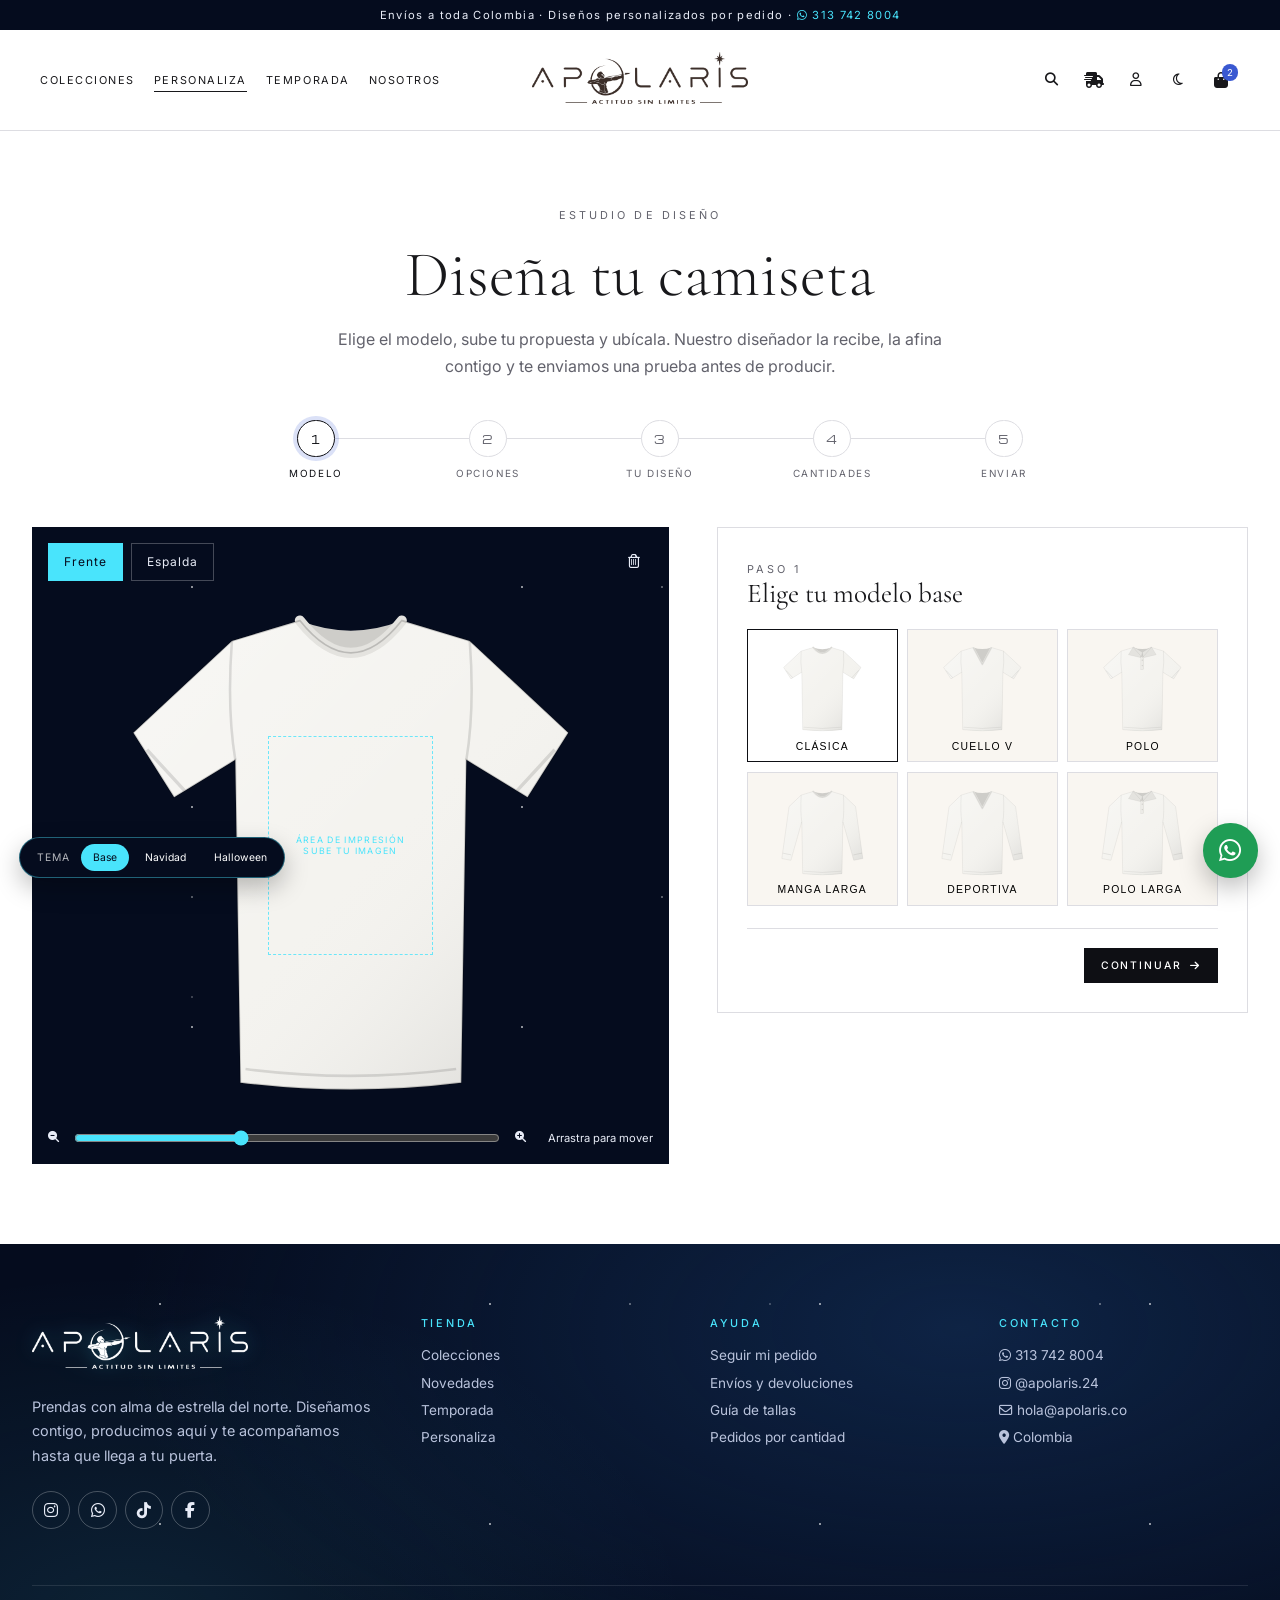
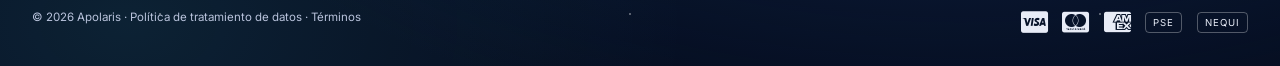
==== personaliza.html @ 8aab02e6 "Mockup de la tienda web de Apolaris Propuesta de diseño navegable: inicio con video simulado, colecc" ====
<!doctype html>
<html lang="es">
<head>
  <meta charset="utf-8">
  <meta name="viewport" content="width=device-width, initial-scale=1, viewport-fit=cover">
  <title>Personaliza · Apolaris</title>
  <meta name="theme-color" content="#0f1630">
  <link rel="icon" href="assets/icono.png">
  <link rel="manifest" href="manifest.webmanifest">
  <link rel="preconnect" href="https://fonts.googleapis.com">
  <link rel="preconnect" href="https://fonts.gstatic.com" crossorigin>
  <link href="https://fonts.googleapis.com/css2?family=Cormorant+Garamond:ital,wght@0,300;0,400;0,500;1,300;1,400&family=Inter:wght@300;400;500;600&family=Michroma&family=Cinzel:wght@400;600&family=Italiana&display=swap" rel="stylesheet">
  <link rel="stylesheet" href="https://cdnjs.cloudflare.com/ajax/libs/font-awesome/6.7.2/css/all.min.css">
  <link rel="stylesheet" href="assets/styles.css">
</head>
<body data-page="personaliza">

  <section class="collection-hero" style="padding-bottom:2.5rem">
    <div class="container">
      <span class="eyebrow">Estudio de diseño</span>
      <h1>Diseña tu camiseta</h1>
      <p style="color:var(--muted-foreground);max-width:38rem;margin:0 auto;line-height:1.7">Elige el modelo, sube tu propuesta y ubícala. Nuestro diseñador la recibe, la afina contigo y te enviamos una prueba antes de producir.</p>
    </div>
  </section>

  <div class="container" style="padding-bottom:5rem">
    <ol class="stepper" id="stepper">
      <li>Modelo</li><li>Opciones</li><li>Tu diseño</li><li>Cantidades</li><li>Enviar</li>
    </ol>

    <div class="studio">
      <!-- Lienzo -->
      <div class="canvas-wrap night">
        <div class="stars"></div>
        <div class="tools">
          <div class="chips" id="views">
            <button class="chip on" data-v="front">Frente</button>
            <button class="chip" data-v="back">Espalda</button>
          </div>
          <button class="icon-btn" style="color:var(--night-fg)" title="Quitar imagen" aria-label="Quitar imagen" id="clear"><i class="fa-regular fa-trash-can"></i></button>
        </div>
        <div class="shirt" id="shirt">
          <div id="shirt-svg"></div>
          <div class="print-zone" id="zone"><span class="hint" id="hint">Área de impresión<br>sube tu imagen</span></div>
        </div>
        <div class="zoom">
          <i class="fa-solid fa-magnifying-glass-minus"></i>
          <input type="range" min="20" max="200" value="90" id="scale" aria-label="Tamaño de la imagen">
          <i class="fa-solid fa-magnifying-glass-plus"></i>
          <span style="margin-left:.6rem">Arrastra para mover</span>
        </div>
      </div>

      <!-- Panel por pasos -->
      <div class="panel" id="panel">
        <!-- Paso 1 -->
        <div data-step="0">
          <span class="eyebrow">Paso 1</span>
          <h3>Elige tu modelo base</h3>
          <div class="model-pick" id="models" style="margin-top:1.2rem"></div>
        </div>
        <!-- Paso 2 -->
        <div data-step="1" hidden>
          <span class="eyebrow">Paso 2</span>
          <h3>Ajusta los detalles</h3>
          <div class="field" style="margin-top:1.2rem"><label>Cuello</label><div class="chips" id="necks"></div></div>
          <div class="field" style="margin-top:1.2rem"><label>Manga</label><div class="chips" id="sleeves"></div></div>
          <div class="field" style="margin-top:1.2rem"><label>Color</label><div class="chips" id="colors"></div></div>
        </div>
        <!-- Paso 3 -->
        <div data-step="2" hidden>
          <span class="eyebrow">Paso 3</span>
          <h3>Sube tu propuesta</h3>
          <label class="dropzone" style="margin-top:1.2rem;display:block">
            <i class="fa-solid fa-cloud-arrow-up"></i>
            Arrastra o elige una imagen (PNG, JPG o SVG)<br><small>Para mejor calidad, mínimo 2000 px de ancho</small>
            <input type="file" accept="image/*" id="file" hidden>
          </label>
          <div id="dpi" style="display:none;font-size:.8rem;margin-top:.8rem;color:var(--positive)"><i class="fa-solid fa-circle-check"></i> Resolución suficiente para imprimir</div>
          <div class="field" style="margin-top:1.2rem">
            <label for="idea">Cuéntanos tu idea</label>
            <textarea class="input" id="idea" rows="3" placeholder="Ej: quiero el logo del equipo al frente y el número en la espalda, con letras doradas"></textarea>
          </div>
        </div>
        <!-- Paso 4 -->
        <div data-step="3" hidden>
          <span class="eyebrow">Paso 4</span>
          <h3>¿Cuántas necesitas?</h3>
          <div class="sizes" style="margin-top:1.2rem">
            <label>XS<input class="input" type="number" min="0" value="0"></label>
            <label>S<input class="input" type="number" min="0" value="2"></label>
            <label>M<input class="input" type="number" min="0" value="4"></label>
            <label>L<input class="input" type="number" min="0" value="3"></label>
            <label>XL<input class="input" type="number" min="0" value="1"></label>
            <label>XXL<input class="input" type="number" min="0" value="0"></label>
          </div>
          <div style="display:grid;grid-template-columns:1fr 1fr;gap:.8rem;margin-top:1.2rem">
            <div class="field"><label for="nm">Nombre</label><input class="input" id="nm" placeholder="Tu nombre"></div>
            <div class="field"><label for="ph">WhatsApp</label><input class="input" id="ph" placeholder="300 000 0000"></div>
            <div class="field"><label for="em">Correo</label><input class="input" id="em" placeholder="tu@correo.com"></div>
            <div class="field"><label for="dt">¿Para cuándo?</label><input class="input" id="dt" type="date"></div>
          </div>
          <label class="check" style="display:flex;gap:.6rem;font-size:.8rem;margin-top:1.2rem;color:var(--muted-foreground)"><input type="checkbox" checked style="accent-color:var(--ink)"> Acepto la política de tratamiento de datos</label>
          <p style="font-size:.8rem;color:var(--muted-foreground);margin:0"><i class="fa-solid fa-circle-info"></i> Más de 24 unidades: te atiende el área comercial con precio por volumen.</p>
        </div>
        <!-- Paso 5 -->
        <div data-step="4" hidden>
          <div class="success show">
            <i class="fa-solid fa-star" style="font-size:2rem;color:var(--gold)"></i>
            <h3 style="margin-top:1rem">¡Recibimos tu diseño!</h3>
            <div class="code">AP-0142</div>
            <p style="color:var(--muted-foreground);line-height:1.7;font-size:.9rem">Nuestro diseñador lo revisa y te escribe en menos de 24 horas con una propuesta. Guarda este código para seguir tu solicitud.</p>
            <div class="talk">
              <a class="btn btn-primary" data-wa="Hola, soy del pedido AP-0142. Quiero hablar con diseño sobre mi propuesta."><i class="fa-solid fa-pen-nib"></i> Hablar con diseño</a>
              <a class="btn btn-secondary" data-wa="Hola, soy del pedido AP-0142. Quiero cotizar por cantidad con el área comercial."><i class="fa-solid fa-briefcase"></i> Hablar con comercial</a>
            </div>
            <a class="btn btn-ghost" href="seguimiento.html" style="margin-top:1.4rem">Seguir mi solicitud</a>
          </div>
        </div>

        <div style="display:flex;justify-content:space-between;gap:.8rem;border-top:1px solid var(--border);padding-top:1.2rem" id="nav">
          <button class="btn btn-secondary btn-sm" id="prev"><i class="fa-solid fa-arrow-left"></i> Atrás</button>
          <button class="btn btn-primary btn-sm" id="next">Continuar <i class="fa-solid fa-arrow-right"></i></button>
        </div>
      </div>
    </div>
  </div>

  <script src="assets/app.js"></script>
  <script>
    window.pageInit = () => {
      const q = new URLSearchParams(location.search);
      const s = {
        step: 0,
        color: q.get('color') ?? 'blanco',
        neck: q.get('neck') ?? 'redondo',
        sleeve: q.get('sleeve') ?? 'corta',
        view: 'front',
        art: { front: null, back: null },
      };
      const NECKS = { redondo: 'Redondo', v: 'Cuello V', polo: 'Polo' };
      const SLEEVES = { corta: 'Corta', larga: 'Larga' };
      const MODELS = [
        { neck: 'redondo', sleeve: 'corta', label: 'Clásica' },
        { neck: 'v', sleeve: 'corta', label: 'Cuello V' },
        { neck: 'polo', sleeve: 'corta', label: 'Polo' },
        { neck: 'redondo', sleeve: 'larga', label: 'Manga larga' },
        { neck: 'v', sleeve: 'larga', label: 'Deportiva' },
        { neck: 'polo', sleeve: 'larga', label: 'Polo larga' },
      ];

      const $ = (id) => document.getElementById(id);
      const zone = $('zone');

      const drawShirt = () => {
        $('shirt-svg').innerHTML = shirtSVG({ color: s.color, neck: s.neck, sleeve: s.sleeve, view: s.view });
        zone.style.top = s.view === 'back' ? '22%' : '30%';
        zone.style.height = s.view === 'back' ? '50%' : '40%';
        zone.querySelector('img')?.remove();
        const art = s.art[s.view];
        $('hint').style.display = art ? 'none' : '';
        if (art) {
          const img = new Image();
          img.src = art.src;
          img.alt = 'Tu diseño';
          img.style.mixBlendMode = isDark(COLORS[s.color].hex) ? 'normal' : 'multiply';
          zone.appendChild(img);
          placeArt();
          makeDraggable(img);
        }
      };
      const placeArt = () => {
        const art = s.art[s.view];
        const img = zone.querySelector('img');
        if (!art || !img) return;
        img.style.width = `${art.scale}%`;
        img.style.left = `${art.x}%`;
        img.style.top = `${art.y}%`;
        img.style.transform = 'translate(-50%,-50%)';
      };
      const makeDraggable = (img) => {
        let start = null;
        img.addEventListener('pointerdown', (e) => {
          img.setPointerCapture(e.pointerId);
          img.style.cursor = 'grabbing';
          start = { x: e.clientX, y: e.clientY, ox: s.art[s.view].x, oy: s.art[s.view].y };
        });
        img.addEventListener('pointermove', (e) => {
          if (!start) return;
          const r = zone.getBoundingClientRect();
          s.art[s.view].x = start.ox + ((e.clientX - start.x) / r.width) * 100;
          s.art[s.view].y = start.oy + ((e.clientY - start.y) / r.height) * 100;
          placeArt();
        });
        img.addEventListener('pointerup', () => { start = null; img.style.cursor = 'grab'; });
      };

      $('models').innerHTML = MODELS.map((m, i) =>
        `<button data-i="${i}">${shirtSVG({ color: s.color, neck: m.neck, sleeve: m.sleeve })}${m.label}</button>`).join('');
      $('necks').innerHTML = Object.entries(NECKS).map(([k, l]) => `<button class="chip" data-n="${k}">${l}</button>`).join('');
      $('sleeves').innerHTML = Object.entries(SLEEVES).map(([k, l]) => `<button class="chip" data-s="${k}">${l}</button>`).join('');
      $('colors').innerHTML = Object.entries(COLORS).map(([k, c]) => `<button class="color-dot" data-c="${k}" title="${c.name}" aria-label="${c.name}" style="background:${c.hex}"></button>`).join('');

      const sync = () => {
        $('models').querySelectorAll('button').forEach((b) => {
          const m = MODELS[b.dataset.i];
          b.classList.toggle('on', m.neck === s.neck && m.sleeve === s.sleeve);
        });
        $('necks').querySelectorAll('button').forEach((b) => b.classList.toggle('on', b.dataset.n === s.neck));
        $('sleeves').querySelectorAll('button').forEach((b) => b.classList.toggle('on', b.dataset.s === s.sleeve));
        $('colors').querySelectorAll('button').forEach((b) => b.classList.toggle('on', b.dataset.c === s.color));
        $('views').querySelectorAll('button').forEach((b) => b.classList.toggle('on', b.dataset.v === s.view));
        document.querySelectorAll('#stepper li').forEach((li, i) => {
          li.classList.toggle('done', i < s.step);
          li.classList.toggle('on', i === s.step);
        });
        document.querySelectorAll('[data-step]').forEach((el) => (el.hidden = Number(el.dataset.step) !== s.step));
        $('prev').style.visibility = s.step === 0 || s.step === 4 ? 'hidden' : 'visible';
        $('next').style.display = s.step === 4 ? 'none' : '';
        $('next').innerHTML = s.step === 3
          ? '<i class="fa-solid fa-paper-plane"></i> Enviar al diseñador'
          : 'Continuar <i class="fa-solid fa-arrow-right"></i>';
        drawShirt();
      };

      $('models').addEventListener('click', (e) => { const b = e.target.closest('button'); if (b) { Object.assign(s, MODELS[b.dataset.i]); sync(); } });
      $('necks').addEventListener('click', (e) => { const b = e.target.closest('button'); if (b) { s.neck = b.dataset.n; sync(); } });
      $('sleeves').addEventListener('click', (e) => { const b = e.target.closest('button'); if (b) { s.sleeve = b.dataset.s; sync(); } });
      $('colors').addEventListener('click', (e) => { const b = e.target.closest('button'); if (b) { s.color = b.dataset.c; sync(); } });
      $('views').addEventListener('click', (e) => { const b = e.target.closest('button'); if (b) { s.view = b.dataset.v; $('scale').value = s.art[s.view]?.scale ?? 90; sync(); } });
      $('next').addEventListener('click', () => { s.step = Math.min(4, s.step + 1); sync(); });
      $('prev').addEventListener('click', () => { s.step = Math.max(0, s.step - 1); sync(); });
      $('scale').addEventListener('input', (e) => { if (s.art[s.view]) { s.art[s.view].scale = Number(e.target.value); placeArt(); } });
      $('clear').addEventListener('click', () => { s.art[s.view] = null; drawShirt(); });
      $('file').addEventListener('change', (e) => {
        const f = e.target.files?.[0];
        if (!f) return;
        const reader = new FileReader();
        reader.onload = () => {
          const probe = new Image();
          probe.onload = () => {
            const ok = probe.naturalWidth >= 1500;
            const dpi = $('dpi');
            dpi.style.display = 'block';
            dpi.style.color = ok ? 'var(--positive)' : 'var(--negative)';
            dpi.innerHTML = ok
              ? '<i class="fa-solid fa-circle-check"></i> Resolución suficiente para imprimir'
              : `<i class="fa-solid fa-triangle-exclamation"></i> Imagen de ${probe.naturalWidth}px: podría verse pixelada. El diseñador te ayudará.`;
          };
          probe.src = reader.result;
          s.art[s.view] = { src: reader.result, x: 50, y: 50, scale: 90 };
          $('scale').value = 90;
          drawShirt();
        };
        reader.readAsDataURL(f);
      });
      sync();
    };
  </script>
</body>
</html>
---- assets/styles.css ----
/*
 * Mockup de la tienda Apolaris — propuesta de diseño, no oficial.
 * Tokens base copiados de packages/ui/src/styles.css (@apolaris/ui) + tokens de tienda.
 */

:root {
  /* Claro: lujo tipo Cartier (blanco) + secciones noche. Tokens base de @apolaris/ui. */
  --background: oklch(1 0 0);
  --surface: oklch(1 0 0);
  --foreground: oklch(0.21 0.006 286);
  --muted: oklch(0.955 0.004 286);
  --muted-foreground: oklch(0.5 0.016 286);
  --border: oklch(0.9 0.006 286);
  --accent: oklch(0.51 0.19 268);
  --accent-foreground: oklch(0.985 0 0);
  --positive: oklch(0.5 0.13 152);
  --negative: oklch(0.53 0.2 27);
  --radius: 0.5rem;

  --ivory: oklch(0.975 0.008 85);
  --ink: oklch(0.17 0.01 270);
  --on-ink: #fff;
  --night: oklch(0.16 0.04 265);
  --night-2: oklch(0.22 0.06 262);
  --night-3: oklch(0.3 0.08 258);
  --night-fg: #e8ecf7;
  --night-muted: #b9c3dc;
  --glow: oklch(0.85 0.13 210);
  --glow-soft: color-mix(in oklch, var(--glow) 35%, transparent);
  --gold: oklch(0.78 0.11 85);
  --tile-1: #1b2a4a;
  --tile-2: #e9e2d3;
  --tile-3: #3c1a2a;

  --font-display: 'Michroma', system-ui, sans-serif;
  --font-serif: 'Cormorant Garamond', Georgia, serif;
  --font-sans: 'Inter', system-ui, sans-serif;
  color-scheme: light;
}

/* Oscuro: la gama azul noche con brillo cian. Lo fija app.js en <html data-mode>. */
:root[data-mode='dark'] {
  --background: oklch(0.15 0.03 265);
  --surface: oklch(0.17 0.035 265);
  --foreground: oklch(0.95 0.008 260);
  --muted: oklch(0.24 0.04 262);
  --muted-foreground: oklch(0.72 0.03 260);
  --border: oklch(0.3 0.04 262);
  --accent: oklch(0.68 0.16 268);
  --accent-foreground: oklch(0.15 0.03 265);
  --positive: oklch(0.72 0.15 152);
  --negative: oklch(0.7 0.17 27);
  --ivory: oklch(0.2 0.04 262);
  --ink: oklch(0.95 0.008 260);
  --on-ink: oklch(0.15 0.03 265);
  --night: oklch(0.11 0.03 266);
  --night-2: oklch(0.22 0.06 262);
  --night-3: oklch(0.3 0.08 258);
  --night-fg: #e8ecf7;
  --night-muted: #b9c3dc;
  --glow: oklch(0.85 0.13 210);
  --gold: oklch(0.78 0.11 85);
  --tile-1: #1b2a4a;
  --tile-2: #e9e2d3;
  --tile-3: #3c1a2a;
  color-scheme: dark;
}

* { box-sizing: border-box; }
html { scroll-behavior: smooth; }
body {
  margin: 0;
  background: var(--background);
  color: var(--foreground);
  font-family: var(--font-sans);
  -webkit-font-smoothing: antialiased;
  overflow-x: hidden;
}
img { max-width: 100%; display: block; }
a { color: inherit; text-decoration: none; }

/* ---------- Tipografía ---------- */
.eyebrow {
  font-size: 0.68rem;
  letter-spacing: 0.28em;
  text-transform: uppercase;
  color: var(--muted-foreground);
}
.serif { font-family: var(--font-serif); font-weight: 400; letter-spacing: 0.01em; }
.display { font-family: var(--font-display); letter-spacing: 0.22em; text-transform: uppercase; }
.glow-text {
  color: var(--glow);
  text-shadow: 0 0 6px var(--glow-soft), 0 0 22px var(--glow-soft);
}
.mock-note {
  display: inline-block;
  font-size: 0.6rem;
  letter-spacing: 0.15em;
  text-transform: uppercase;
  padding: 0.2rem 0.5rem;
  border: 1px dashed currentColor;
  border-radius: 999px;
  opacity: 0.7;
}

/* ---------- Logo ---------- */
.brand { display: inline-flex; align-items: center; }
.brand img { height: 3.9rem; width: auto; }
.brand.lg img { height: clamp(3.2rem, 9vw, 6rem); }
.brand.glow img { filter: drop-shadow(0 0 10px var(--glow-soft)); }
.mode-toggle .fa-sun { display: none; }
:root[data-mode='dark'] .mode-toggle .fa-sun { display: inline-block; }
:root[data-mode='dark'] .mode-toggle .fa-moon { display: none; }

/* Logo provisional anterior (ya no se usa) */
.logo {
  display: inline-flex;
  align-items: center;
  font-family: var(--font-display);
  font-size: 1.35rem;
  letter-spacing: 0.32em;
  line-height: 1;
  color: var(--ink);
  white-space: nowrap;
}
.logo .o {
  width: 1.45em;
  height: 1.45em;
  margin: 0 0.12em 0 -0.05em;
  object-fit: contain;
}
.logo .i { position: relative; display: inline-block; }
.logo .i::before {
  /* estrella en lugar del punto de la i */
  content: '\f005';
  font-family: 'Font Awesome 6 Free';
  font-weight: 900;
  position: absolute;
  top: -0.78em;
  left: 50%;
  transform: translateX(-62%);
  font-size: 0.5em;
  color: var(--gold);
  letter-spacing: 0;
}
.logo.on-night { color: #fff; text-shadow: 0 0 10px var(--glow-soft); }
.logo.on-night .o { filter: drop-shadow(0 0 6px var(--glow)); }
.logo.on-night .i::before { color: var(--glow); text-shadow: 0 0 8px var(--glow); }
.logo.lg { font-size: clamp(1.8rem, 5vw, 3.6rem); }

/* ---------- Botones (variantes de @apolaris/ui Button + tienda) ---------- */
.btn {
  display: inline-flex;
  align-items: center;
  justify-content: center;
  gap: 0.55rem;
  height: 2.75rem;
  padding: 0 1.6rem;
  border-radius: 0;
  font-size: 0.72rem;
  font-weight: 500;
  letter-spacing: 0.18em;
  text-transform: uppercase;
  border: 1px solid transparent;
  cursor: pointer;
  transition: background 0.25s, color 0.25s, border-color 0.25s, box-shadow 0.25s;
  white-space: nowrap;
  font-family: var(--font-sans);
}
.btn:focus-visible { outline: 2px solid var(--accent); outline-offset: 2px; }
.btn-primary { background: var(--ink); color: var(--on-ink); }
.btn-primary:hover { background: var(--night-3); }
.btn-secondary { background: transparent; color: var(--ink); border-color: var(--ink); }
.btn-secondary:hover { background: var(--ink); color: var(--on-ink); }
.btn-ghost { background: transparent; color: var(--ink); padding: 0 0.4rem; border-bottom: 1px solid var(--ink); height: 2rem; }
.btn-glow { background: transparent; color: var(--glow); border-color: var(--glow); box-shadow: 0 0 12px var(--glow-soft) inset, 0 0 12px var(--glow-soft); }
.btn-glow:hover { background: var(--glow); color: var(--night); }
.btn-light { background: #fff; color: #10131c; }
.btn-light:hover { background: var(--ivory); }
.btn-wa { background: #1f9d55; color: #fff; }
.btn-wa:hover { background: #17834a; }
.btn-sm { height: 2.2rem; padding: 0 1rem; font-size: 0.65rem; }
.btn-block { width: 100%; }
.icon-btn {
  display: inline-grid;
  place-items: center;
  width: 2.4rem;
  height: 2.4rem;
  border-radius: 999px;
  color: inherit;
  background: transparent;
  border: 0;
  cursor: pointer;
  position: relative;
  transition: background 0.2s;
}
.icon-btn:hover { background: color-mix(in oklch, currentColor 8%, transparent); }
.badge {
  position: absolute;
  top: 0.2rem;
  right: 0.1rem;
  min-width: 1.05rem;
  height: 1.05rem;
  padding: 0 0.25rem;
  border-radius: 999px;
  background: var(--accent);
  color: #fff;
  font-size: 0.6rem;
  display: grid;
  place-items: center;
}

/* ---------- Barra superior y cabecera ---------- */
.topbar {
  background: var(--night);
  color: var(--night-fg);
  font-size: 0.7rem;
  letter-spacing: 0.12em;
  text-align: center;
  padding: 0.5rem 1rem;
}
.topbar a { color: var(--glow); }
.site-header {
  position: sticky;
  top: 0;
  z-index: 40;
  background: color-mix(in oklch, var(--surface) 92%, transparent);
  backdrop-filter: blur(10px);
  border-bottom: 1px solid var(--border);
}
.site-header .inner {
  max-width: 1440px;
  margin: 0 auto;
  display: grid;
  grid-template-columns: 1fr auto 1fr;
  align-items: center;
  gap: 1rem;
  padding: 1.35rem 2.5rem;
}
.nav-left { display: flex; gap: 2.2rem; align-items: center; }
.nav-left a, .nav-link {
  font-size: 0.78rem;
  letter-spacing: 0.2em;
  text-transform: uppercase;
  position: relative;
  padding: 0.3rem 0;
}
.nav-left a::after {
  content: '';
  position: absolute;
  left: 0;
  bottom: 0;
  width: 0;
  height: 1px;
  background: currentColor;
  transition: width 0.3s;
}
.nav-left a:hover::after, .nav-left a.active::after { width: 100%; }
.nav-right { display: flex; justify-content: flex-end; gap: 0.25rem; }
.menu-toggle { display: none; }

/* ---------- Secciones ---------- */
.container { max-width: 1440px; margin: 0 auto; padding: 0 2rem; }
.section { padding: 5.5rem 0; }
.section-title { text-align: center; margin-bottom: 3rem; }
.section-title h2 { font-family: var(--font-serif); font-weight: 400; font-size: clamp(2rem, 4vw, 3.1rem); margin: 0.6rem 0 0; }

.night {
  background:
    radial-gradient(1200px 600px at 75% 20%, color-mix(in oklch, var(--night-3) 70%, transparent), transparent 70%),
    radial-gradient(800px 500px at 10% 90%, color-mix(in oklch, var(--glow) 10%, transparent), transparent 70%),
    var(--night);
  color: var(--night-fg);
  position: relative;
  overflow: hidden;
}
.night .eyebrow { color: color-mix(in oklch, var(--glow) 75%, white); }
.stars, .stars::before, .stars::after {
  position: absolute;
  inset: 0;
  pointer-events: none;
  background-image:
    radial-gradient(1px 1px at 20px 30px, #fff 50%, transparent 51%),
    radial-gradient(1px 1px at 90px 120px, #cfe 50%, transparent 51%),
    radial-gradient(1.5px 1.5px at 160px 60px, #fff 50%, transparent 51%),
    radial-gradient(1px 1px at 230px 180px, #bdf 50%, transparent 51%),
    radial-gradient(1px 1px at 300px 90px, #fff 50%, transparent 51%);
  background-size: 330px 220px;
  opacity: 0.55;
}
.stars::before { content: ''; background-size: 470px 310px; opacity: 0.6; animation: twinkle 6s ease-in-out infinite alternate; }
.stars::after { content: ''; background-size: 610px 410px; opacity: 0.4; animation: twinkle 9s ease-in-out infinite alternate-reverse; }
@keyframes twinkle { from { opacity: 0.15; } to { opacity: 0.7; } }

/* Hero */
.hero { min-height: min(88vh, 860px); display: grid; align-items: center; }
.hero .inner {
  position: relative;
  z-index: 1;
  display: grid;
  grid-template-columns: 1.05fr 1fr;
  gap: 2rem;
  align-items: center;
  max-width: 1440px;
  margin: 0 auto;
  padding: 4rem 2rem;
  width: 100%;
}
.hero h1 { font-family: var(--font-serif); font-weight: 300; font-size: clamp(2.6rem, 6vw, 5.4rem); line-height: 1.02; margin: 1.2rem 0; }
.hero h1 em { font-style: italic; color: var(--glow); text-shadow: 0 0 24px var(--glow-soft); }
.hero p { max-width: 32rem; color: var(--night-muted); line-height: 1.7; }
.hero .shirt-stage { position: relative; display: grid; place-items: center; }
.hero .shirt-stage::before {
  content: '';
  position: absolute;
  width: 78%;
  aspect-ratio: 1;
  border-radius: 50%;
  border: 1px solid color-mix(in oklch, var(--glow) 40%, transparent);
  box-shadow: 0 0 60px var(--glow-soft), inset 0 0 60px var(--glow-soft);
}
.hero .shirt-stage svg { width: min(100%, 480px); position: relative; filter: drop-shadow(0 30px 40px rgba(0, 0, 0, 0.45)); animation: float 7s ease-in-out infinite; }
.pending-tag { position: absolute; bottom: 1rem; right: 1rem; color: #fff; }
@keyframes float { 50% { transform: translateY(-12px); } }

/* Mosaicos de colección */
.tiles { display: grid; grid-template-columns: repeat(3, 1fr); gap: 1.2rem; }
.tile { position: relative; aspect-ratio: 3 / 4; overflow: hidden; display: grid; place-items: center; }
.tile .art { position: absolute; inset: 0; display: grid; place-items: center; transition: transform 0.8s ease; }
.tile .art svg { width: 70%; }
.tile:hover .art { transform: scale(1.05); }
.tile .caption {
  position: absolute;
  left: 0; right: 0; bottom: 0;
  padding: 1.6rem;
  text-align: center;
  background: linear-gradient(transparent, rgba(0, 0, 0, 0.35));
  color: #fff;
}
.tile .caption h3 { font-family: var(--font-serif); font-weight: 400; font-size: 1.8rem; margin: 0.3rem 0 0.7rem; }

/* Bloque editorial tipo «Love» */
.editorial { display: grid; grid-template-columns: 1.2fr 1fr; min-height: 640px; }
.editorial .media { background: var(--ivory); display: grid; place-items: center; position: relative; overflow: hidden; }
.editorial .media svg { width: 62%; }
.editorial .copy { display: flex; flex-direction: column; justify-content: center; padding: 4rem clamp(2rem, 6vw, 6rem); }
.editorial .copy h2 { font-family: var(--font-serif); font-weight: 300; font-size: clamp(2.4rem, 4.5vw, 4rem); line-height: 1.05; margin: 1rem 0 1.4rem; }
.editorial .copy p { color: var(--muted-foreground); line-height: 1.8; max-width: 30rem; }
.editorial.reverse { grid-template-columns: 1fr 1.2fr; }
.editorial.reverse .media { order: 2; }

/* Cards de producto (Card de @apolaris/ui, versión vitrina) */
.products { display: grid; grid-template-columns: repeat(4, minmax(0, 1fr)); gap: 2.2rem 1.4rem; }
.card-product { position: relative; display: block; }
.card-product .img {
  aspect-ratio: 4 / 5;
  background: var(--ivory);
  display: grid;
  place-items: center;
  overflow: hidden;
  position: relative;
}
.card-product .img svg { width: 74%; transition: transform 0.6s ease; }
.card-product:hover .img svg { transform: scale(1.06) rotate(-1deg); }
.card-product .fav { position: absolute; top: 0.6rem; right: 0.6rem; color: var(--ink); }
.card-product .tag {
  position: absolute;
  top: 0.9rem;
  left: 0.9rem;
  font-size: 0.6rem;
  letter-spacing: 0.18em;
  text-transform: uppercase;
  background: var(--surface);
  padding: 0.3rem 0.55rem;
}
.card-product .quick {
  position: absolute;
  left: 0.8rem; right: 0.8rem; bottom: 0.8rem;
  opacity: 0;
  transform: translateY(8px);
  transition: all 0.3s;
}
.card-product:hover .quick { opacity: 1; transform: none; }
.card-product .info { padding: 1rem 0.2rem 0; text-align: center; }
.card-product .name { font-size: 0.78rem; letter-spacing: 0.14em; text-transform: uppercase; }
.card-product .desc { font-family: var(--font-serif); font-size: 1.05rem; color: var(--muted-foreground); margin: 0.25rem 0; }
.card-product .price { font-size: 0.85rem; }
.swatches { display: flex; gap: 0.35rem; justify-content: center; margin-top: 0.55rem; }
.swatch { width: 0.75rem; height: 0.75rem; border-radius: 50%; border: 1px solid var(--border); }

.carousel { display: grid; grid-auto-flow: column; grid-auto-columns: calc((100% - 4.2rem) / 4); gap: 1.4rem; overflow-x: auto; scroll-snap-type: x mandatory; padding-bottom: 1rem; scrollbar-width: thin; }
.carousel > * { scroll-snap-align: start; }

/* Pasos «Diseña la tuya» */
.steps { display: grid; grid-template-columns: repeat(3, 1fr); gap: 2rem; position: relative; z-index: 1; }
.step { text-align: center; padding: 2rem 1.5rem; border: 1px solid color-mix(in oklch, var(--glow) 25%, transparent); background: color-mix(in oklch, var(--night-2) 60%, transparent); }
.step .num { font-family: var(--font-display); color: var(--glow); font-size: 0.8rem; letter-spacing: 0.3em; }
.step i { font-size: 1.8rem; color: var(--glow); margin: 1.2rem 0; filter: drop-shadow(0 0 8px var(--glow-soft)); }
.step h3 { font-family: var(--font-serif); font-weight: 400; font-size: 1.6rem; margin: 0 0 0.6rem; }
.step p { color: var(--night-muted); font-size: 0.9rem; line-height: 1.6; margin: 0; }

/* Instagram */
.insta { display: grid; grid-template-columns: repeat(6, 1fr); gap: 0.4rem; }
.insta a { aspect-ratio: 1; display: grid; place-items: center; position: relative; overflow: hidden; }
.insta a svg { width: 70%; }
.insta a::after { content: '\f16d'; font-family: 'Font Awesome 6 Brands'; position: absolute; inset: 0; display: grid; place-items: center; background: rgba(10, 14, 30, 0.55); color: #fff; font-size: 1.6rem; opacity: 0; transition: opacity 0.3s; }
.insta a:hover::after { opacity: 1; }

/* Pie */
.site-footer { padding: 4.5rem 0 2rem; }
.site-footer .cols { display: grid; grid-template-columns: 1.4fr repeat(3, 1fr); gap: 2.5rem; position: relative; z-index: 1; }
.site-footer h4 { font-size: 0.68rem; letter-spacing: 0.25em; text-transform: uppercase; color: var(--glow); margin: 0 0 1.1rem; font-weight: 500; }
.site-footer ul { list-style: none; margin: 0; padding: 0; display: grid; gap: 0.7rem; font-size: 0.85rem; color: var(--night-muted); }
.site-footer ul a:hover { color: #fff; }
.site-footer .bottom { margin-top: 3.5rem; padding-top: 1.5rem; border-top: 1px solid rgba(255, 255, 255, 0.1); display: flex; justify-content: space-between; gap: 1rem; flex-wrap: wrap; font-size: 0.72rem; color: var(--night-muted); position: relative; z-index: 1; }
.pay-icons { display: flex; gap: 0.9rem; font-size: 1.5rem; color: var(--night-fg); align-items: center; }
.pay-chip { font-size: 0.6rem; letter-spacing: 0.1em; border: 1px solid rgba(255, 255, 255, 0.3); padding: 0.25rem 0.45rem; border-radius: 4px; }
.socials { display: flex; gap: 0.5rem; margin-top: 1.4rem; }
.socials a { width: 2.4rem; height: 2.4rem; display: grid; place-items: center; border: 1px solid rgba(255, 255, 255, 0.25); border-radius: 50%; transition: all 0.25s; }
.socials a:hover { border-color: var(--glow); color: var(--glow); box-shadow: 0 0 12px var(--glow-soft); }

/* WhatsApp flotante */
.wa-float {
  position: fixed;
  right: 1.4rem;
  bottom: 1.4rem;
  z-index: 50;
  width: 3.4rem;
  height: 3.4rem;
  border-radius: 50%;
  background: #1f9d55;
  color: #fff;
  display: grid;
  place-items: center;
  font-size: 1.6rem;
  box-shadow: 0 10px 25px rgba(0, 0, 0, 0.25);
  transition: transform 0.2s;
}
.wa-float:hover { transform: scale(1.07); }

/* Selector de tema (demo ADR 0010) */
.theme-switch {
  position: fixed;
  left: 1.2rem;
  bottom: 1.4rem;
  z-index: 50;
  background: var(--night);
  color: #fff;
  border: 1px solid color-mix(in oklch, var(--glow) 40%, transparent);
  padding: 0.35rem;
  display: flex;
  gap: 0.25rem;
  border-radius: 999px;
  box-shadow: 0 10px 25px rgba(0, 0, 0, 0.25);
  font-size: 0.65rem;
  letter-spacing: 0.1em;
  text-transform: uppercase;
}
.theme-switch button {
  border: 0;
  background: transparent;
  color: inherit;
  padding: 0.45rem 0.75rem;
  border-radius: 999px;
  cursor: pointer;
  font: inherit;
}
.theme-switch button.on { background: var(--glow); color: var(--night); }
.theme-switch .lbl { padding: 0.45rem 0.4rem 0.45rem 0.7rem; opacity: 0.7; }

.fx-layer { position: fixed; inset: 0; pointer-events: none; z-index: 45; overflow: hidden; }
.fx-flake { position: absolute; top: -40px; color: #fff; animation: fall linear infinite; text-shadow: 0 0 6px rgba(160, 200, 255, 0.9); }
@keyframes fall { to { transform: translateY(110vh) rotate(360deg); } }
body[data-season='navidad'] body[data-season='halloween'] body[data-season='navidad'] .topbar { background: #7d0f22; }
body[data-season='halloween'] .topbar { background: #2a1238; }
body[data-season='halloween'] { --glow: oklch(0.78 0.17 55); --glow-soft: color-mix(in oklch, oklch(0.78 0.17 55) 35%, transparent); }
body[data-season='navidad'] { --gold: oklch(0.8 0.13 85); }
.season-banner { display: none; }
body[data-season='navidad'] .season-banner.navidad,
body[data-season='halloween'] .season-banner.halloween,
body:not([data-season]) .season-banner.base,
body[data-season='base'] .season-banner.base { display: grid; }
@media (prefers-reduced-motion: reduce) {
  .fx-flake, .stars::before, .stars::after, .hero .shirt-stage svg { animation: none; }
  .fx-flake { display: none; }
}

/* ---------- Formularios y controles ---------- */
.field { display: grid; gap: 0.4rem; }
.field label { font-size: 0.66rem; letter-spacing: 0.18em; text-transform: uppercase; color: var(--muted-foreground); }
.input, .select {
  height: 2.75rem;
  border: 1px solid var(--border);
  background: var(--surface);
  padding: 0 0.9rem;
  font: inherit;
  font-size: 0.9rem;
  border-radius: 0;
  color: var(--foreground);
  width: 100%;
}
.input:focus, .select:focus { outline: none; border-color: var(--ink); }
textarea.input { height: auto; padding: 0.8rem 0.9rem; resize: vertical; }
.chips { display: flex; flex-wrap: wrap; gap: 0.5rem; }
.chip {
  border: 1px solid var(--border);
  background: var(--surface);
  padding: 0.55rem 0.95rem;
  font-size: 0.75rem;
  letter-spacing: 0.08em;
  cursor: pointer;
  display: inline-flex;
  gap: 0.5rem;
  align-items: center;
  transition: all 0.2s;
  font-family: var(--font-sans);
  color: var(--foreground);
}
.chip:hover { border-color: var(--ink); }
.chip.on { border-color: var(--ink); background: var(--ink); color: var(--on-ink); }
.color-dot { width: 2rem; height: 2rem; border-radius: 50%; border: 1px solid var(--border); cursor: pointer; position: relative; padding: 0; }
.color-dot.on::after { content: ''; position: absolute; inset: -5px; border: 1px solid var(--ink); border-radius: 50%; }

/* Acordeón */
details.acc { border-bottom: 1px solid var(--border); }
details.acc summary { list-style: none; cursor: pointer; padding: 1.1rem 0; display: flex; justify-content: space-between; font-size: 0.72rem; letter-spacing: 0.18em; text-transform: uppercase; }
details.acc summary::after { content: '+'; font-size: 1rem; }
details.acc[open] summary::after { content: '–'; }
details.acc p { color: var(--muted-foreground); line-height: 1.7; font-size: 0.9rem; margin: 0 0 1.2rem; }

/* Breadcrumb */
.crumbs { font-size: 0.68rem; letter-spacing: 0.14em; text-transform: uppercase; color: var(--muted-foreground); padding: 1.4rem 0; }
.crumbs a:hover { color: var(--ink); }

/* Página de colección */
.collection-hero { padding: 4.5rem 0 3.5rem; text-align: center; }
.collection-hero h1 { font-family: var(--font-serif); font-weight: 300; font-size: clamp(2.6rem, 5vw, 4.2rem); margin: 0.8rem 0; }
.collection-layout { display: grid; grid-template-columns: 250px 1fr; gap: 3rem; }
.filters h3 { font-size: 0.68rem; letter-spacing: 0.22em; text-transform: uppercase; margin: 0 0 0.9rem; font-weight: 500; }
.filters .group { padding: 1.3rem 0; border-bottom: 1px solid var(--border); }
.filters .check { display: flex; gap: 0.6rem; align-items: center; font-size: 0.86rem; padding: 0.3rem 0; cursor: pointer; }
.filters .check input { accent-color: var(--ink); }
.toolbar { display: flex; justify-content: space-between; align-items: center; padding-bottom: 1.4rem; border-bottom: 1px solid var(--border); margin-bottom: 2rem; gap: 1rem; }
.toolbar .count { font-size: 0.8rem; color: var(--muted-foreground); }
.filter-open { display: none; }
.products.three { grid-template-columns: repeat(3, 1fr); }
.pager { display: flex; justify-content: center; gap: 0.4rem; margin-top: 3.5rem; }
.pager a { width: 2.4rem; height: 2.4rem; display: grid; place-items: center; font-size: 0.8rem; border: 1px solid transparent; }
.pager a.on, .pager a:hover { border-color: var(--ink); }

/* Ficha de producto */
.pdp { display: grid; grid-template-columns: 1.25fr 1fr; gap: 4rem; padding-bottom: 5rem; }
.gallery { display: grid; grid-template-columns: 80px 1fr; gap: 1rem; position: sticky; top: 6rem; align-self: start; }
.thumbs { display: grid; gap: 0.7rem; align-content: start; }
.thumbs button { aspect-ratio: 4 / 5; background: var(--ivory); border: 1px solid transparent; display: grid; place-items: center; cursor: pointer; padding: 0.3rem; }
.thumbs button.on { border-color: var(--ink); }
.thumbs svg { width: 85%; }
.main-img { aspect-ratio: 4 / 5; background: var(--ivory); display: grid; place-items: center; position: relative; }
.main-img svg { width: 72%; transition: opacity 0.3s; }
.pdp-info h1 { font-family: var(--font-serif); font-weight: 400; font-size: clamp(2rem, 3.5vw, 2.9rem); margin: 0.6rem 0 0.4rem; line-height: 1.1; }
.pdp-info .price { font-size: 1.15rem; margin: 0.6rem 0 1.6rem; }
.pdp-info .opt { padding: 1.3rem 0; border-top: 1px solid var(--border); }
.pdp-info .opt-head { display: flex; justify-content: space-between; font-size: 0.68rem; letter-spacing: 0.2em; text-transform: uppercase; margin-bottom: 0.9rem; }
.pdp-info .opt-head span:last-child { color: var(--muted-foreground); letter-spacing: 0.08em; text-transform: none; font-size: 0.85rem; }
.pdp-actions { display: grid; gap: 0.7rem; margin: 1.6rem 0; }
.perks { display: grid; gap: 0.8rem; font-size: 0.85rem; color: var(--muted-foreground); margin: 1.2rem 0; }
.perks i { color: var(--ink); width: 1.3rem; }

/* Personalizador */
.stepper { display: flex; gap: 0; justify-content: center; margin: 0 auto 3rem; max-width: 900px; counter-reset: s; }
.stepper li { list-style: none; flex: 1; text-align: center; position: relative; font-size: 0.62rem; letter-spacing: 0.16em; text-transform: uppercase; color: var(--muted-foreground); }
.stepper li::before {
  counter-increment: s;
  content: counter(s);
  display: grid;
  place-items: center;
  width: 2.2rem;
  height: 2.2rem;
  margin: 0 auto 0.6rem;
  border-radius: 50%;
  border: 1px solid var(--border);
  background: var(--surface);
  font-family: var(--font-display);
  font-size: 0.7rem;
  position: relative;
  z-index: 1;
}
.stepper li::after { content: ''; position: absolute; top: 1.1rem; left: 50%; width: 100%; height: 1px; background: var(--border); }
.stepper li:last-child::after { display: none; }
.stepper li.done, .stepper li.on { color: var(--ink); }
.stepper li.done::before { background: var(--ink); color: var(--on-ink); border-color: var(--ink); content: '✓'; }
.stepper li.on::before { border-color: var(--ink); box-shadow: 0 0 0 4px color-mix(in oklch, var(--accent) 18%, transparent); }
.studio { display: grid; grid-template-columns: 1.2fr 1fr; gap: 3rem; align-items: start; }
.canvas-wrap { background: var(--night); position: relative; aspect-ratio: 1; display: grid; place-items: center; overflow: hidden; }
.canvas-wrap .tools { position: absolute; top: 1rem; left: 1rem; right: 1rem; display: flex; justify-content: space-between; z-index: 3; }
.canvas-wrap .tools .chips .chip { background: transparent; color: var(--night-fg); border-color: rgba(255, 255, 255, 0.25); }
.canvas-wrap .tools .chips .chip.on { background: var(--glow); color: var(--night); border-color: var(--glow); }
.canvas-wrap .shirt { width: 80%; position: relative; }
.canvas-wrap .shirt svg { width: 100%; display: block; }
.print-zone {
  position: absolute;
  left: 34%;
  top: 30%;
  width: 32%;
  height: 40%;
  outline: 1px dashed color-mix(in oklch, var(--glow) 80%, transparent);
  display: grid;
  place-items: center;
  overflow: hidden;
}
.print-zone .hint { font-size: 0.55rem; letter-spacing: 0.15em; text-transform: uppercase; color: var(--glow); text-align: center; padding: 0.4rem; }
.print-zone img { position: absolute; cursor: grab; max-width: none; mix-blend-mode: multiply; user-select: none; -webkit-user-drag: none; touch-action: none; }
.canvas-wrap .zoom { position: absolute; bottom: 1rem; left: 1rem; right: 1rem; display: flex; gap: 0.8rem; align-items: center; color: var(--night-fg); font-size: 0.7rem; z-index: 3; }
.canvas-wrap .zoom input { flex: 1; accent-color: var(--glow); }
.panel { border: 1px solid var(--border); padding: 1.8rem; display: grid; gap: 1.4rem; }
.panel h3 { font-family: var(--font-serif); font-weight: 400; font-size: 1.7rem; margin: 0; }
.dropzone { border: 1px dashed var(--muted-foreground); padding: 1.6rem; text-align: center; cursor: pointer; font-size: 0.85rem; color: var(--muted-foreground); transition: all 0.2s; }
.dropzone:hover { border-color: var(--ink); color: var(--ink); background: var(--ivory); }
.dropzone i { font-size: 1.6rem; display: block; margin-bottom: 0.6rem; color: var(--ink); }
.sizes { display: grid; grid-template-columns: repeat(6, 1fr); gap: 0.4rem; }
.sizes label { display: grid; gap: 0.25rem; text-align: center; font-size: 0.7rem; }
.sizes input { text-align: center; padding: 0; height: 2.4rem; }
.model-pick { display: grid; grid-template-columns: repeat(3, 1fr); gap: 0.6rem; }
.model-pick button { border: 1px solid var(--border); background: var(--ivory); padding: 0.6rem; cursor: pointer; display: grid; gap: 0.3rem; font-size: 0.65rem; letter-spacing: 0.12em; text-transform: uppercase; }
.model-pick button.on { border-color: var(--ink); background: var(--surface); }
.model-pick svg { width: 70%; margin: 0 auto; }
.success { display: none; text-align: center; padding: 2rem 1rem; }
.success.show { display: block; }
.success .code { font-family: var(--font-display); font-size: 1.4rem; letter-spacing: 0.25em; margin: 0.8rem 0; }
.talk { display: grid; grid-template-columns: 1fr 1fr; gap: 0.7rem; margin-top: 1.4rem; }

/* Carrito */
.cart { display: grid; grid-template-columns: 1.6fr 1fr; gap: 3.5rem; padding-bottom: 5rem; }
.cart-line { display: grid; grid-template-columns: 120px 1fr auto; gap: 1.4rem; padding: 1.6rem 0; border-bottom: 1px solid var(--border); align-items: start; }
.cart-line .thumb { background: var(--ivory); aspect-ratio: 4 / 5; display: grid; place-items: center; }
.cart-line .thumb svg { width: 80%; }
.cart-line h3 { font-size: 0.8rem; letter-spacing: 0.14em; text-transform: uppercase; margin: 0 0 0.4rem; font-weight: 500; }
.cart-line .meta { font-size: 0.85rem; color: var(--muted-foreground); line-height: 1.6; }
.qty { display: inline-flex; border: 1px solid var(--border); margin-top: 0.9rem; }
.qty button { width: 2.2rem; height: 2.2rem; border: 0; background: none; cursor: pointer; }
.qty span { width: 2.2rem; display: grid; place-items: center; font-size: 0.85rem; }
.summary { background: var(--ivory); padding: 2rem; position: sticky; top: 6rem; align-self: start; display: grid; gap: 1rem; }
.summary h2 { font-family: var(--font-serif); font-weight: 400; font-size: 1.8rem; margin: 0; }
.summary .row { display: flex; justify-content: space-between; font-size: 0.9rem; }
.summary .total { border-top: 1px solid var(--border); padding-top: 1rem; font-size: 1.05rem; font-weight: 500; }
.secure { font-size: 0.75rem; color: var(--muted-foreground); text-align: center; display: flex; gap: 0.5rem; justify-content: center; align-items: center; }
.methods { display: flex; gap: 0.5rem; justify-content: center; flex-wrap: wrap; }
.methods span { font-size: 0.62rem; letter-spacing: 0.08em; border: 1px solid var(--border); background: var(--surface); padding: 0.35rem 0.55rem; display: inline-flex; gap: 0.35rem; align-items: center; }

/* Seguimiento */
.track { max-width: 980px; margin: 0 auto; padding-bottom: 5rem; }
.track-search { display: grid; grid-template-columns: 1fr 1fr auto; gap: 0.8rem; align-items: end; padding: 2rem; border: 1px solid var(--border); }
.timeline { display: grid; grid-template-columns: repeat(4, 1fr); margin: 3rem 0; position: relative; }
.timeline::before { content: ''; position: absolute; top: 1.4rem; left: 12.5%; right: 12.5%; height: 2px; background: var(--border); }
.timeline::after { content: ''; position: absolute; top: 1.4rem; left: 12.5%; width: 50%; height: 2px; background: linear-gradient(90deg, var(--ink), var(--accent)); }
.timeline .t { text-align: center; position: relative; z-index: 1; }
.timeline .dot { width: 2.8rem; height: 2.8rem; border-radius: 50%; display: grid; place-items: center; margin: 0 auto 0.8rem; background: var(--surface); border: 1px solid var(--border); color: var(--muted-foreground); }
.timeline .t.done .dot { background: var(--ink); color: var(--on-ink); border-color: var(--ink); }
.timeline .t.now .dot { background: var(--night); color: var(--glow); border-color: var(--glow); box-shadow: 0 0 0 6px var(--glow-soft); }
.timeline h4 { font-size: 0.68rem; letter-spacing: 0.16em; text-transform: uppercase; margin: 0 0 0.3rem; font-weight: 500; }
.timeline small { color: var(--muted-foreground); font-size: 0.78rem; }
.track-detail { display: grid; grid-template-columns: 1fr 1fr; gap: 1.4rem; }
.box { border: 1px solid var(--border); padding: 1.6rem; }
.box h3 { font-size: 0.68rem; letter-spacing: 0.2em; text-transform: uppercase; margin: 0 0 1rem; font-weight: 500; }
.events { list-style: none; margin: 0; padding: 0; display: grid; gap: 1rem; font-size: 0.86rem; }
.events li { display: grid; grid-template-columns: 6.5rem 1fr; gap: 0.8rem; }
.events time { color: var(--muted-foreground); font-size: 0.78rem; }

/* Barra inferior PWA (móvil) */
.bottom-nav { display: none; }
.install-toast { display: none; }

/* Vista de teléfonos */
.phones { display: flex; gap: 2.5rem; justify-content: center; flex-wrap: wrap; padding: 2rem 1rem 5rem; position: relative; z-index: 1; }
.phone { width: 390px; max-width: 100%; }
.phone .frame { border-radius: 48px; padding: 12px; background: #0b0d14; box-shadow: 0 0 0 2px #2a3047, 0 30px 60px rgba(0, 0, 0, 0.5), 0 0 40px var(--glow-soft); position: relative; }
.phone .frame::before { content: ''; position: absolute; top: 22px; left: 50%; transform: translateX(-50%); width: 110px; height: 28px; background: #0b0d14; border-radius: 20px; z-index: 2; }
.phone iframe { width: 100%; height: 820px; border: 0; border-radius: 38px; background: #fff; display: block; }
.phone p { text-align: center; color: var(--night-muted); font-size: 0.72rem; letter-spacing: 0.2em; text-transform: uppercase; margin-top: 1.2rem; }

/* ---------- Responsive ---------- */
@media (max-width: 1100px) {
  .products { grid-template-columns: repeat(3, 1fr); }
  .carousel { grid-auto-columns: calc((100% - 2.8rem) / 3); }
  .insta { grid-template-columns: repeat(3, 1fr); }
}
@media (max-width: 860px) {
  .site-header .inner { padding: 0.75rem 1rem; grid-template-columns: auto 1fr auto; }
  .site-header .brand img { height: 2.7rem; }
  .nav-left { display: none; }
  .menu-toggle { display: inline-grid; }
  .nav-right .hide-sm { display: none; }
  .container { padding: 0 1rem; }
  .section { padding: 3.5rem 0; }
  .hero .inner { grid-template-columns: 1fr; padding: 2.5rem 1rem 3rem; text-align: center; }
  .hero p { margin: 0 auto; }
  .hero-logo { justify-content: center; }
  .hero-ctas { justify-content: center; flex-direction: column; align-items: stretch; max-width: 22rem; margin-left: auto; margin-right: auto; }
  .hero .shirt-stage { order: -1; max-width: 300px; margin: 0 auto; }
  .tiles { grid-template-columns: 1fr; }
  .tile { aspect-ratio: 4 / 3; }
  .editorial, .editorial.reverse { grid-template-columns: 1fr; min-height: 0; }
  .editorial .media { aspect-ratio: 1; order: 0 !important; }
  .editorial .copy { padding: 2.5rem 1rem; }
  .products, .products.three { grid-template-columns: repeat(2, minmax(0, 1fr)); gap: 1.6rem 0.8rem; }
  .toolbar { flex-wrap: wrap; }
  .toolbar .select { flex: 1; min-width: 0; }
  .carousel { grid-auto-columns: 70%; }
  .steps { grid-template-columns: 1fr; }
  .site-footer .cols { grid-template-columns: 1fr 1fr; }
  .site-footer .cols > :first-child { grid-column: 1 / -1; }
  .collection-layout { grid-template-columns: 1fr; }
  .filters { display: none; }
  .filters.open { display: block; position: fixed; inset: auto 0 0 0; max-height: 75vh; overflow: auto; background: var(--surface); z-index: 60; padding: 1rem 1.2rem 6rem; box-shadow: 0 -20px 40px rgba(0, 0, 0, 0.2); }
  .filter-open { display: inline-flex; }
  .pdp, .studio, .cart, .track-detail { grid-template-columns: 1fr; gap: 2rem; }
  .gallery { grid-template-columns: 1fr; position: static; }
  .thumbs { grid-template-columns: repeat(4, 1fr); order: 2; }
  .track-search { grid-template-columns: 1fr; }
  .timeline { grid-template-columns: repeat(2, 1fr); gap: 1.6rem 0; }
  .timeline::before, .timeline::after { display: none; }
  .cart-line { grid-template-columns: 90px 1fr; }
  .cart-line .line-price { grid-column: 2; }
  .stepper li { font-size: 0; }
  .sizes { grid-template-columns: repeat(3, 1fr); }
  .talk { grid-template-columns: 1fr; }

  /* PWA: navegación inferior */
  body { padding-bottom: 4.4rem; }
  .bottom-nav {
    display: grid;
    grid-template-columns: repeat(5, 1fr);
    position: fixed;
    left: 0; right: 0; bottom: 0;
    z-index: 55;
    background: color-mix(in oklch, var(--surface) 94%, transparent);
    backdrop-filter: blur(10px);
    border-top: 1px solid var(--border);
    padding: 0.45rem 0 calc(0.45rem + env(safe-area-inset-bottom));
  }
  .bottom-nav a { display: grid; gap: 0.2rem; place-items: center; font-size: 0.56rem; letter-spacing: 0.08em; text-transform: uppercase; color: var(--muted-foreground); position: relative; }
  .bottom-nav a i { font-size: 1.1rem; }
  .bottom-nav a.active { color: var(--ink); }
  .bottom-nav a.active::before { content: ''; position: absolute; top: -0.45rem; width: 1.6rem; height: 2px; background: var(--ink); }
  .bottom-nav .badge { top: -0.2rem; right: calc(50% - 1.2rem); }
  .wa-float { bottom: 5.2rem; right: 1rem; width: 3rem; height: 3rem; font-size: 1.4rem; }
  .theme-switch { bottom: 5.2rem; left: 0.7rem; }
  .theme-switch .lbl { display: none; }
  .install-toast {
    display: flex;
    gap: 0.8rem;
    align-items: center;
    position: fixed;
    left: 0.7rem; right: 0.7rem; top: max(2.6rem, env(safe-area-inset-top));
    z-index: 70;
    background: var(--night);
    color: #fff;
    padding: 0.8rem 0.9rem;
    box-shadow: 0 15px 30px rgba(0, 0, 0, 0.3);
    border: 1px solid color-mix(in oklch, var(--glow) 35%, transparent);
    font-size: 0.8rem;
    transform: translateY(-140%);
    transition: transform 0.4s ease;
  }
  .install-toast.show { transform: none; }
  .install-toast img { width: 2.4rem; height: 2.4rem; }
  .install-toast div { flex: 1; line-height: 1.35; }
  .install-toast small { color: var(--night-muted); }
}

/* =================== Iteración 2 =================== */

/* ---------- Hero tipo video (simulación del video de marca) ---------- */
.hero-video { position: relative; height: calc(100svh - 7.6rem); min-height: 560px; overflow: hidden; background: var(--night); color: var(--night-fg); }
.reel, .reel .shot { position: absolute; inset: 0; }
.reel .shot { opacity: 0; transition: opacity 1.2s ease; display: grid; place-items: center; overflow: hidden; }
.reel .shot.on { opacity: 1; }
.shot-1 { background: radial-gradient(60% 70% at 50% 45%, var(--night-3), var(--night) 75%); }
.shot-1 .subject { width: min(48vh, 62vw); animation: kenburns 7s ease-out both; filter: drop-shadow(0 40px 50px rgba(0, 0, 0, 0.45)); }
.shot-1::after { content: ''; position: absolute; inset: -20%; background: linear-gradient(105deg, transparent 40%, rgba(255, 255, 255, 0.16) 50%, transparent 60%); animation: sweep 5.5s ease-in-out infinite; }
.shot-2 { background: repeating-linear-gradient(45deg, rgba(255, 255, 255, 0.025) 0 2px, transparent 2px 5px), var(--night-2); }
.shot-2 svg { width: min(80vh, 90vw); }
.shot-2 .draw { stroke-dasharray: 600; stroke-dashoffset: 600; }
.shot-2.on .draw { animation: draw 4s ease forwards 0.4s; }
.shot-2 .pop { opacity: 0; transform-box: fill-box; transform-origin: center; }
.shot-2.on .pop { animation: pop 0.5s ease forwards; }
.shot-3 { background: linear-gradient(180deg, var(--night) 0%, var(--night-2) 100%); }
.shot-3 .row { display: flex; gap: 3vw; animation: parade 8s linear both; }
.shot-3 .row > div { width: min(30vh, 26vw); flex: none; }
.shot-3 .row > div:nth-child(odd) { transform: translateY(-4vh); }
.reel .cap { position: absolute; top: 4.2rem; left: 2.5rem; font-family: var(--font-display); font-size: 0.65rem; letter-spacing: 0.35em; text-transform: uppercase; color: var(--glow); opacity: 0.85; }
.hero-video .shade { position: absolute; inset: 0; background: linear-gradient(180deg, rgba(0, 0, 0, 0.25), transparent 30%, transparent 55%, rgba(0, 0, 0, 0.55)); pointer-events: none; }
.hero-video .overlay { position: absolute; inset: 0; display: grid; place-items: center; text-align: center; padding: 0 1rem; z-index: 2; }
.hero-video .overlay .brand img { height: auto; width: min(78vw, 860px); filter: drop-shadow(0 6px 30px rgba(0, 0, 0, 0.45)); }
.hero-video .overlay .ctas { display: flex; gap: 0.8rem; justify-content: center; flex-wrap: wrap; margin-top: 2.4rem; }
.hero-video .overlay .eyebrow { color: var(--night-fg); margin-top: 1.6rem; display: block; }
.reel-ui { position: absolute; left: 2.5rem; right: 2.5rem; bottom: 1.6rem; display: flex; align-items: center; gap: 1rem; z-index: 3; }
.reel-ui .bars { display: flex; gap: 0.4rem; flex: 1; max-width: 220px; }
.reel-ui .bars span { flex: 1; height: 2px; background: rgba(255, 255, 255, 0.25); position: relative; overflow: hidden; }
.reel-ui .bars span i { position: absolute; inset: 0; background: #fff; transform-origin: left; transform: scaleX(0); }
.reel-ui .bars span.done i { transform: scaleX(1); }
.reel-ui .bars span.on i { animation: fill 6s linear forwards; }
.hero-video.paused .bars span.on i, .hero-video.paused .shot * { animation-play-state: paused !important; }
.reel-ui .ctrl { width: 2.4rem; height: 2.4rem; border-radius: 50%; border: 1px solid rgba(255, 255, 255, 0.4); background: transparent; color: #fff; cursor: pointer; }
.reel-ui .ctrl:hover { background: rgba(255, 255, 255, 0.12); }
.reel-ui .mock-note { color: #fff; margin-left: auto; }
@keyframes kenburns { from { transform: scale(0.92) translateY(2%); } to { transform: scale(1.12) translateY(-2%); } }
@keyframes sweep { 0% { transform: translateX(-60%); } 60%, 100% { transform: translateX(60%); } }
@keyframes draw { to { stroke-dashoffset: 0; } }
@keyframes pop { from { opacity: 0; transform: scale(0.2); } to { opacity: 1; transform: scale(1); } }
@keyframes parade { from { transform: translateX(18%); } to { transform: translateX(-18%); } }
@keyframes fill { to { transform: scaleX(1); } }

/* ---------- Menú de colecciones ---------- */
.has-menu { position: relative; }
.has-menu .mega {
  position: absolute; top: calc(100% + 1.4rem); left: -1.5rem; z-index: 60;
  display: grid; grid-template-columns: repeat(4, 210px); gap: 1rem; padding: 1.4rem;
  background: var(--surface); border: 1px solid var(--border); box-shadow: 0 25px 50px rgba(0, 0, 0, 0.12);
  opacity: 0; visibility: hidden; transform: translateY(8px); transition: all 0.25s;
}
.has-menu:hover .mega, .has-menu:focus-within .mega { opacity: 1; visibility: visible; transform: none; }
.has-menu .mega::before { content: ''; position: absolute; top: -1.4rem; left: 0; right: 0; height: 1.4rem; }
.mega-item { display: grid; gap: 0.45rem; text-transform: none !important; letter-spacing: 0 !important; }
.mega-item::after { display: none; }
.mega-art { aspect-ratio: 4 / 3; display: grid; place-items: center; overflow: hidden; }
.mega-art svg { width: 55%; transition: transform 0.5s; }
.mega-item:hover .mega-art svg { transform: scale(1.08); }
.mega-name { font-size: 1.45rem; line-height: 1.1; color: var(--foreground); }
.mega-item small { font-size: 0.75rem; color: var(--muted-foreground); line-height: 1.4; }

/* ---------- Colecciones: cabecera grande, tabs y navegación ---------- */
.col-tabs { display: flex; gap: 0.5rem; justify-content: center; flex-wrap: wrap; padding: 1.6rem 1rem 0; }
.col-tabs a { padding: 0.55rem 1.1rem; border: 1px solid var(--border); font-size: 1.05rem; color: var(--foreground); background: var(--surface); transition: all 0.2s; white-space: nowrap; }
.col-tabs a:hover { border-color: var(--ink); }
.col-tabs a.on { background: var(--ink); border-color: var(--ink); color: var(--on-ink); }
.col-hero { position: relative; overflow: hidden; margin: 1.6rem 0 3rem; min-height: 440px; display: grid; grid-template-columns: 1.3fr 1fr; align-items: center; }
.col-hero .copy { padding: 4rem clamp(1.5rem, 5vw, 5rem); position: relative; z-index: 1; }
.col-hero h1 { font-size: clamp(3.4rem, 9vw, 8rem); line-height: 0.95; margin: 0.8rem 0 1.2rem; font-weight: 400; }
.col-hero p { max-width: 30rem; line-height: 1.7; opacity: 0.85; margin: 0; }
.col-hero .art { display: grid; place-items: center; height: 100%; padding: 2rem; }
.col-hero .art svg { width: min(100%, 380px); filter: drop-shadow(0 30px 40px rgba(0, 0, 0, 0.3)); animation: float 7s ease-in-out infinite; }
.col-hero .num { position: absolute; right: 1.5rem; top: 1.2rem; font-family: var(--font-display); font-size: 0.7rem; letter-spacing: 0.3em; opacity: 0.7; }
.col-next { display: grid; grid-template-columns: 1fr 1fr; border-top: 1px solid var(--border); margin-top: 4rem; }
.col-next a { padding: 2.5rem 1.5rem; display: grid; gap: 0.6rem; transition: background 0.2s; }
.col-next a:hover { background: var(--muted); }
.col-next a:last-child { text-align: right; border-left: 1px solid var(--border); }
.col-next .t { font-size: clamp(1.8rem, 4vw, 3rem); line-height: 1; }

/* Mosaicos de la home: cuatro colecciones */
.tiles.four { grid-template-columns: repeat(4, 1fr); }
.tile .caption h3 { font-size: clamp(1.7rem, 2.4vw, 2.4rem); }

/* ---------- Nieve: azul en modo claro para que contraste ---------- */
:root:not([data-mode='dark']) .fx-flake { text-shadow: 0 0 3px rgba(79, 134, 207, 0.35); }

/* ---------- Mascota Apolo ---------- */
.mascot { display: none; position: fixed; bottom: 0.2rem; left: 0; width: 150px; z-index: 46; pointer-events: none; animation: walk 38s linear infinite; animation-delay: 2s; transform: translateX(-180px); }
body[data-season='navidad'] .mascot { display: block; }
.mascot svg { width: 100%; display: block; overflow: visible; }
.mascot .m-body { animation: bob 0.32s ease-in-out infinite alternate; }
.mascot .leg { transform-box: fill-box; transform-origin: 50% 0; animation: step 0.64s ease-in-out infinite alternate; }
.mascot .l2, .mascot .l3 { animation-delay: -0.32s; }
.mascot .tail { transform-box: fill-box; transform-origin: 100% 100%; animation: wag 0.3s ease-in-out infinite alternate; }
.mascot .ear { transform-box: fill-box; transform-origin: 60% 0; animation: earflop 0.64s ease-in-out infinite alternate; }
.mascot .bubble {
  position: absolute; bottom: 100%; left: 40%; white-space: nowrap;
  background: var(--surface); color: var(--foreground); border: 1px solid var(--border);
  font-size: 0.7rem; letter-spacing: 0.04em; padding: 0.4rem 0.7rem; border-radius: 999px;
  box-shadow: 0 8px 20px rgba(0, 0, 0, 0.15); opacity: 0; animation: bubble 38s linear infinite; animation-delay: 2s;
}
@keyframes walk { 0% { transform: translateX(-180px); } 55% { transform: translateX(calc(100vw + 30px)); } 100% { transform: translateX(calc(100vw + 30px)); } }
@keyframes bubble { 0%, 18% { opacity: 0; } 21%, 33% { opacity: 1; } 36%, 100% { opacity: 0; } }
@keyframes bob { to { transform: translateY(-2px); } }
@keyframes step { from { transform: rotate(16deg); } to { transform: rotate(-16deg); } }
@keyframes wag { from { transform: rotate(-8deg); } to { transform: rotate(10deg); } }
@keyframes earflop { from { transform: rotate(-4deg); } to { transform: rotate(5deg); } }
@media (prefers-reduced-motion: reduce) { .mascot { display: none !important; } .reel .shot * { animation: none !important; } }

@media (max-width: 1100px) {
  .tiles.four { grid-template-columns: repeat(2, 1fr); }
}
@media (max-width: 860px) {
  .hero-video { height: calc(100svh - 9rem); min-height: 520px; }
  .hero-video .overlay .brand img { width: 88vw; }
  .reel .cap { left: 1rem; top: 1.4rem; }
  .reel-ui { left: 1rem; right: 1rem; bottom: 1rem; }
  .reel-ui .mock-note { display: none; }
  .shot-3 .row > div { width: 40vw; }
  .tiles.four { grid-template-columns: 1fr 1fr; gap: 0.6rem; }
  .tiles.four .tile { aspect-ratio: 3 / 4; }
  .tiles.four .caption { padding: 0.9rem; }
  .col-tabs { flex-wrap: nowrap; overflow-x: auto; justify-content: flex-start; scrollbar-width: none; }
  .col-hero { grid-template-columns: 1fr; min-height: 0; margin-top: 1rem; }
  .col-hero .copy { padding: 2.5rem 1.2rem 0; text-align: center; }
  .col-hero p { margin: 0 auto; }
  .col-hero .art svg { width: 62vw; }
  .col-next .t { font-size: 1.5rem; }
  .mascot { bottom: 4.5rem; width: 110px; }
}

/* Ajustes: navbar sin solaparse, logo legible sobre el video, controles a la derecha */
.nav-left { gap: 1.9rem; }
.nav-left a { white-space: nowrap; }
.site-header .inner { grid-template-columns: 1fr auto 1fr; column-gap: 2rem; }
@media (max-width: 1280px) and (min-width: 861px) {
  .nav-left { gap: 1.2rem; }
  .nav-left a, .nav-link { font-size: 0.68rem; letter-spacing: 0.14em; }
  .brand img { height: 3.3rem; }
}
.shot-1 .subject { opacity: 0.55; }
.shot-3 .row { opacity: 0.6; }
.shot-2 svg { opacity: 0.75; }
.hero-video .overlay::before { content: ''; position: absolute; inset: 0; background: radial-gradient(55% 45% at 50% 50%, rgba(0, 0, 0, 0.45), transparent 75%); pointer-events: none; }
.hero-video .overlay > div { position: relative; }
.reel-ui { left: auto; right: 6.2rem; justify-content: flex-end; }
.reel-ui .bars { width: 180px; flex: none; }
.reel-ui .mock-note { margin-left: 0; order: -1; }
@media (max-width: 860px) {
  .reel-ui { right: 4.8rem; bottom: 1.2rem; }
  .reel-ui .bars { width: 90px; }
}
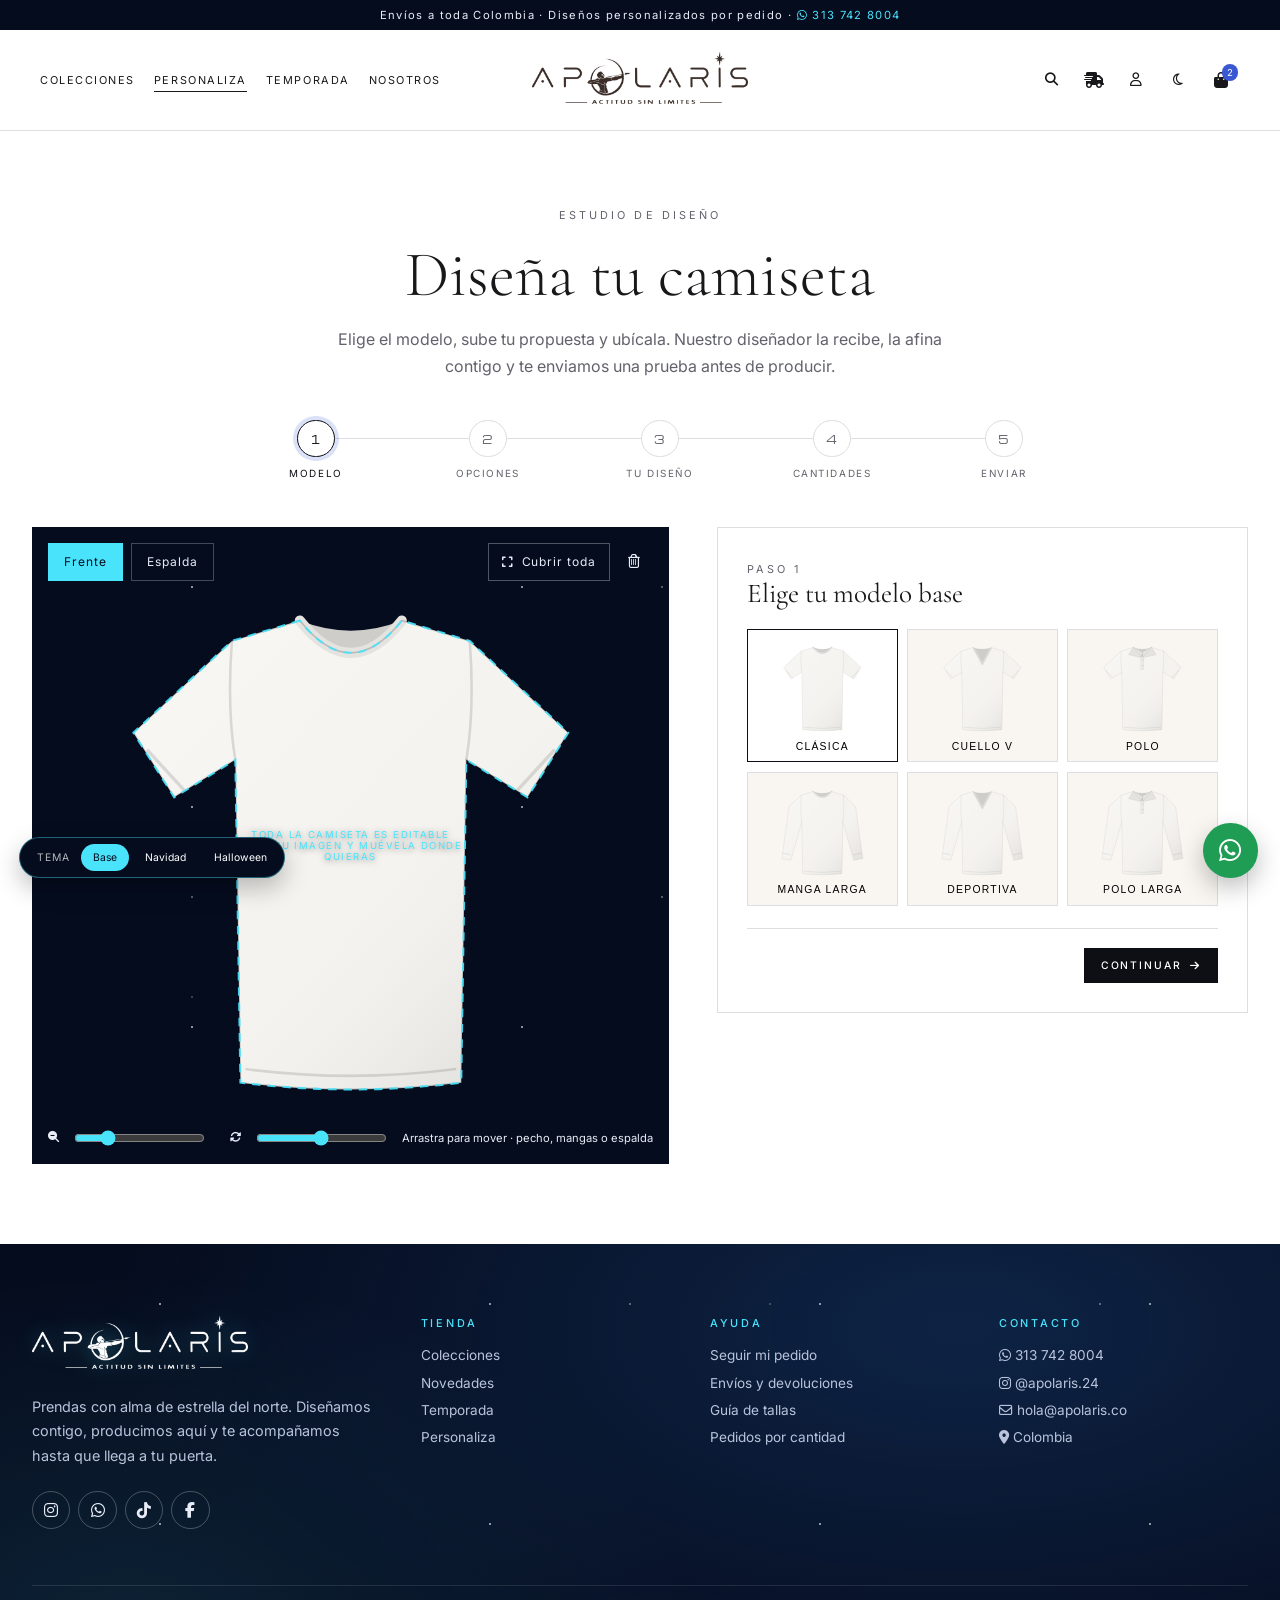
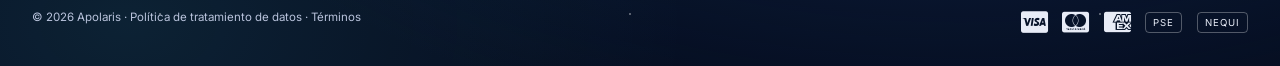
==== commit 0865c54e: "Personalizador: diseño editable en toda la camiseta El diseño ya no queda en una zona fija del pecho" ====
--- a/personaliza.html
+++ b/personaliza.html
@@ -37,17 +37,21 @@
             <button class="chip on" data-v="front">Frente</button>
             <button class="chip" data-v="back">Espalda</button>
           </div>
-          <button class="icon-btn" style="color:var(--night-fg)" title="Quitar imagen" aria-label="Quitar imagen" id="clear"><i class="fa-regular fa-trash-can"></i></button>
+          <div style="display:flex;gap:.3rem">
+            <button class="chip" id="cover" title="Sublimación total: la imagen cubre toda la camiseta"><i class="fa-solid fa-expand"></i> Cubrir toda</button>
+            <button class="icon-btn" style="color:var(--night-fg)" title="Quitar imagen" aria-label="Quitar imagen" id="clear"><i class="fa-regular fa-trash-can"></i></button>
+          </div>
         </div>
         <div class="shirt" id="shirt">
           <div id="shirt-svg"></div>
-          <div class="print-zone" id="zone"><span class="hint" id="hint">Área de impresión<br>sube tu imagen</span></div>
+          <span class="hint whole" id="hint">Toda la camiseta es editable<br>sube tu imagen y muévela donde quieras</span>
         </div>
         <div class="zoom">
-          <i class="fa-solid fa-magnifying-glass-minus"></i>
-          <input type="range" min="20" max="200" value="90" id="scale" aria-label="Tamaño de la imagen">
-          <i class="fa-solid fa-magnifying-glass-plus"></i>
-          <span style="margin-left:.6rem">Arrastra para mover</span>
+          <i class="fa-solid fa-magnifying-glass-minus" title="Tamaño"></i>
+          <input type="range" min="30" max="380" value="110" id="scale" aria-label="Tamaño de la imagen">
+          <i class="fa-solid fa-rotate" title="Giro" style="margin-left:.6rem"></i>
+          <input type="range" min="-180" max="180" value="0" id="rotate" aria-label="Giro de la imagen">
+          <span class="drag-tip">Arrastra para mover · pecho, mangas o espalda</span>
         </div>
       </div>
 
@@ -76,6 +80,7 @@
             Arrastra o elige una imagen (PNG, JPG o SVG)<br><small>Para mejor calidad, mínimo 2000 px de ancho</small>
             <input type="file" accept="image/*" id="file" hidden>
           </label>
+          <button class="btn btn-ghost btn-sm" id="sample" style="margin-top:.8rem"><i class="fa-solid fa-image"></i> Probar con un diseño de ejemplo</button>
           <div id="dpi" style="display:none;font-size:.8rem;margin-top:.8rem;color:var(--positive)"><i class="fa-solid fa-circle-check"></i> Resolución suficiente para imprimir</div>
           <div class="field" style="margin-top:1.2rem">
             <label for="idea">Cuéntanos tu idea</label>
@@ -150,49 +155,41 @@
       ];
 
       const $ = (id) => document.getElementById(id);
-      const zone = $('zone');
-
+      // El diseño vive dentro del SVG, recortado con la silueta completa (no una zona fija).
       const drawShirt = () => {
-        $('shirt-svg').innerHTML = shirtSVG({ color: s.color, neck: s.neck, sleeve: s.sleeve, view: s.view });
-        zone.style.top = s.view === 'back' ? '22%' : '30%';
-        zone.style.height = s.view === 'back' ? '50%' : '40%';
-        zone.querySelector('img')?.remove();
         const art = s.art[s.view];
+        $('shirt-svg').innerHTML = shirtSVG({ color: s.color, neck: s.neck, sleeve: s.sleeve, view: s.view, art, guide: true });
         $('hint').style.display = art ? 'none' : '';
-        if (art) {
-          const img = new Image();
-          img.src = art.src;
-          img.alt = 'Tu diseño';
-          img.style.mixBlendMode = isDark(COLORS[s.color].hex) ? 'normal' : 'multiply';
-          zone.appendChild(img);
-          placeArt();
-          makeDraggable(img);
-        }
-      };
-      const placeArt = () => {
-        const art = s.art[s.view];
-        const img = zone.querySelector('img');
-        if (!art || !img) return;
-        img.style.width = `${art.scale}%`;
-        img.style.left = `${art.x}%`;
-        img.style.top = `${art.y}%`;
-        img.style.transform = 'translate(-50%,-50%)';
-      };
-      const makeDraggable = (img) => {
+        const el = $('shirt-svg').querySelector('.user-art');
+        if (el) makeDraggable(el);
+      };
+      const makeDraggable = (el) => {
         let start = null;
-        img.addEventListener('pointerdown', (e) => {
-          img.setPointerCapture(e.pointerId);
-          img.style.cursor = 'grabbing';
-          start = { x: e.clientX, y: e.clientY, ox: s.art[s.view].x, oy: s.art[s.view].y };
-        });
-        img.addEventListener('pointermove', (e) => {
+        el.style.cursor = 'grab';
+        el.style.touchAction = 'none';
+        el.addEventListener('pointerdown', (e) => {
+          el.setPointerCapture(e.pointerId);
+          el.style.cursor = 'grabbing';
+          const k = 300 / $('shirt-svg').querySelector('svg').getBoundingClientRect().width;
+          start = { x: e.clientX, y: e.clientY, ox: s.art[s.view].x, oy: s.art[s.view].y, k };
+        });
+        el.addEventListener('pointermove', (e) => {
           if (!start) return;
-          const r = zone.getBoundingClientRect();
-          s.art[s.view].x = start.ox + ((e.clientX - start.x) / r.width) * 100;
-          s.art[s.view].y = start.oy + ((e.clientY - start.y) / r.height) * 100;
-          placeArt();
-        });
-        img.addEventListener('pointerup', () => { start = null; img.style.cursor = 'grab'; });
+          const a = s.art[s.view];
+          a.x = start.ox + (e.clientX - start.x) * start.k;
+          a.y = start.oy + (e.clientY - start.y) * start.k;
+          el.setAttribute('x', a.x - a.w / 2);
+          el.setAttribute('y', a.y - a.h / 2);
+          el.setAttribute('transform', `rotate(${a.r} ${a.x} ${a.y})`);
+        });
+        el.addEventListener('pointerup', () => { start = null; drawShirt(); });
+      };
+      const resize = (w) => {
+        const a = s.art[s.view];
+        if (!a) return;
+        a.w = w;
+        a.h = w / a.ratio;
+        drawShirt();
       };
 
       $('models').innerHTML = MODELS.map((m, i) =>
@@ -227,11 +224,43 @@
       $('necks').addEventListener('click', (e) => { const b = e.target.closest('button'); if (b) { s.neck = b.dataset.n; sync(); } });
       $('sleeves').addEventListener('click', (e) => { const b = e.target.closest('button'); if (b) { s.sleeve = b.dataset.s; sync(); } });
       $('colors').addEventListener('click', (e) => { const b = e.target.closest('button'); if (b) { s.color = b.dataset.c; sync(); } });
-      $('views').addEventListener('click', (e) => { const b = e.target.closest('button'); if (b) { s.view = b.dataset.v; $('scale').value = s.art[s.view]?.scale ?? 90; sync(); } });
+      $('views').addEventListener('click', (e) => {
+        const b = e.target.closest('button');
+        if (!b) return;
+        s.view = b.dataset.v;
+        $('scale').value = s.art[s.view]?.w ?? 110;
+        $('rotate').value = s.art[s.view]?.r ?? 0;
+        sync();
+      });
       $('next').addEventListener('click', () => { s.step = Math.min(4, s.step + 1); sync(); });
       $('prev').addEventListener('click', () => { s.step = Math.max(0, s.step - 1); sync(); });
-      $('scale').addEventListener('input', (e) => { if (s.art[s.view]) { s.art[s.view].scale = Number(e.target.value); placeArt(); } });
+      $('scale').addEventListener('input', (e) => resize(Number(e.target.value)));
+      $('rotate').addEventListener('input', (e) => { if (s.art[s.view]) { s.art[s.view].r = Number(e.target.value); drawShirt(); } });
+      // Sublimación total: la imagen cubre la silueta entera, mangas incluidas
+      $('cover').addEventListener('click', () => {
+        const a = s.art[s.view];
+        if (!a) return;
+        // caja que contiene la silueta completa (cuerpo + mangas) en unidades del viewBox
+        const [bw, bh] = [300, 312];
+        const [w, h] = a.ratio > bw / bh ? [bh * a.ratio, bh] : [bw, bw / a.ratio];
+        Object.assign(a, { x: 150, y: 160, w, h, r: 0 });
+        $('scale').value = a.w;
+        $('rotate').value = 0;
+        drawShirt();
+      });
       $('clear').addEventListener('click', () => { s.art[s.view] = null; drawShirt(); });
+      const loadArt = (src, cover = false) => {
+        const probe = new Image();
+        probe.src = src;
+        return probe.decode().then(() => {
+          const ratio = probe.naturalWidth / probe.naturalHeight || 1;
+          s.art[s.view] = { src, ratio, x: 150, y: 150, w: 110, h: 110 / ratio, r: 0 };
+          $('scale').value = 110;
+          $('rotate').value = 0;
+          if (cover) $('cover').click(); else drawShirt();
+        });
+      };
+      $('sample').addEventListener('click', () => loadArt('assets/diseno-ejemplo.svg'));
       $('file').addEventListener('change', (e) => {
         const f = e.target.files?.[0];
         if (!f) return;
@@ -248,13 +277,14 @@
               : `<i class="fa-solid fa-triangle-exclamation"></i> Imagen de ${probe.naturalWidth}px: podría verse pixelada. El diseñador te ayudará.`;
           };
           probe.src = reader.result;
-          s.art[s.view] = { src: reader.result, x: 50, y: 50, scale: 90 };
-          $('scale').value = 90;
-          drawShirt();
+          loadArt(reader.result);
         };
         reader.readAsDataURL(f);
       });
       sync();
+      // Enlaces de demo: ?ejemplo=1 carga el diseño de ejemplo; ?ejemplo=cubrir lo extiende a toda la camiseta
+      const demo = q.get('ejemplo');
+      if (demo) { s.step = 2; sync(); loadArt('assets/diseno-ejemplo.svg', demo === 'cubrir'); }
     };
   </script>
 </body>
--- a/assets/styles.css
+++ b/assets/styles.css
@@ -920,3 +920,13 @@
   .reel-ui { right: 4.8rem; bottom: 1.2rem; }
   .reel-ui .bars { width: 90px; }
 }
+
+/* Personalizador: toda la camiseta es editable (la silueta recorta el diseño) */
+.canvas-wrap .shirt .hint.whole { position: absolute; left: 50%; top: 50%; transform: translate(-50%, -50%); text-align: center; pointer-events: none; font-size: 0.6rem; letter-spacing: 0.15em; text-transform: uppercase; color: var(--glow); text-shadow: 0 1px 6px rgba(0, 0, 0, 0.5); }
+.canvas-wrap .zoom input[type='range'] { min-width: 0; }
+.canvas-wrap .tools #cover { background: transparent; color: var(--night-fg); border-color: rgba(255, 255, 255, 0.3); padding: 0.45rem 0.8rem; }
+.canvas-wrap .tools #cover:hover { border-color: var(--glow); color: var(--glow); }
+@media (max-width: 860px) { .canvas-wrap .zoom .drag-tip { display: none; } }
+/* Solo el diseño del cliente recibe el arrastre; sombras, cuello y costuras lo dejan pasar */
+#shirt-svg svg * { pointer-events: none; }
+#shirt-svg .user-art { pointer-events: auto; }
